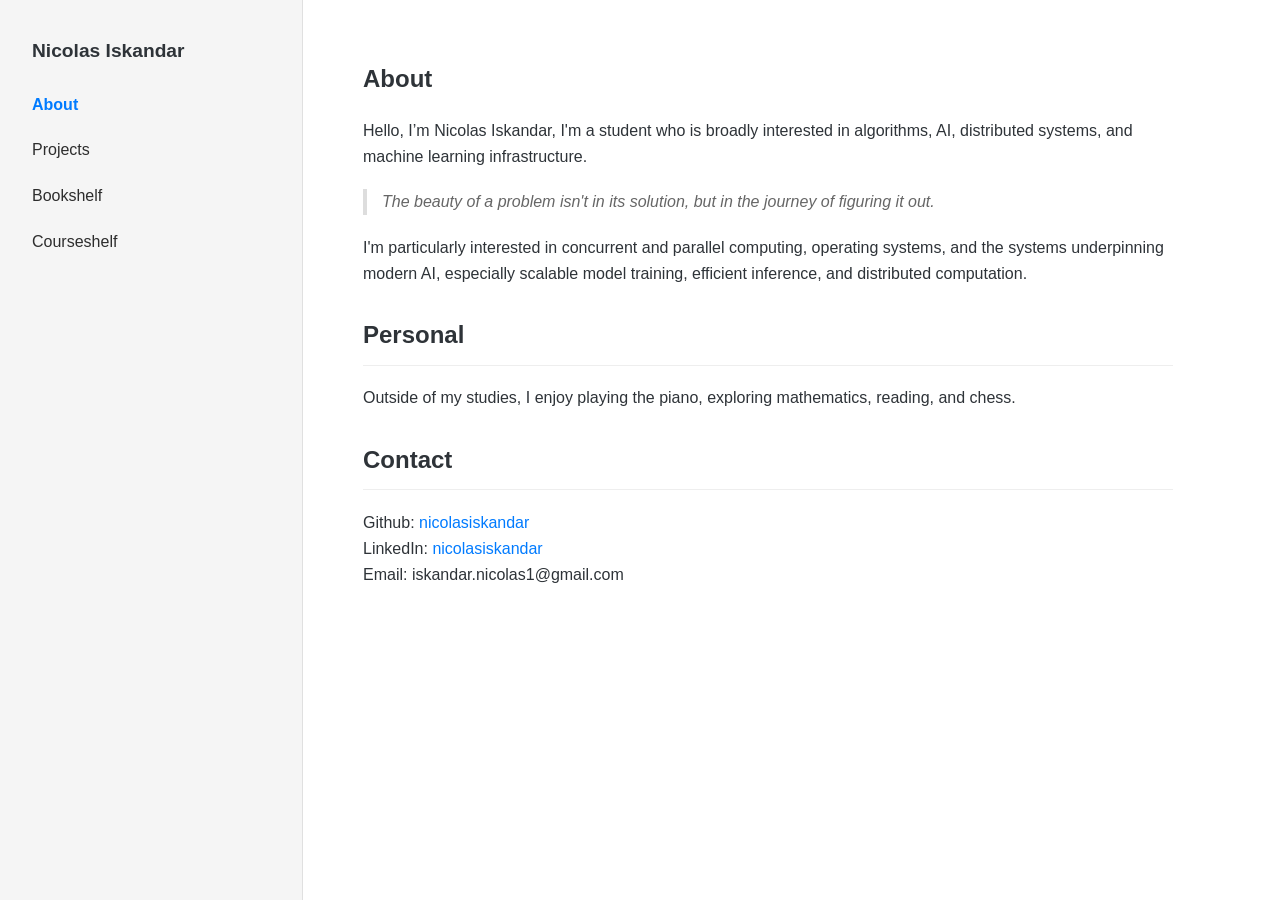
==== public/about.html @ 92aa8d40 "initial commit" ====
<!doctype html>
<html lang="en">

<head>
  <meta charset="UTF-8" />
  <meta name="viewport" content="width=device-width, initial-scale=1.0" />
  <title>About - Nicolas Iskandar</title>
  <link rel="icon" href="assets/icon.jpg" />
  <link rel="stylesheet" href="style.css" />
</head>

<body>
  <div class="container">
    <div class="mobile-header">
      <button class="burger-menu" aria-label="Toggle navigation">☰</button>
      <a href="about.html" class="mobile-identity">
        <span>Nicolas Iskandar</span>
      </a>
    </div>

    <div class="sidebar">
      <div class="desktop-sidebar-header">
        <a href="about.html" class="sidebar-image">
          <span class="sidebar-title">Nicolas Iskandar</span>
        </a>
      </div>
      <div class="nav-links">
        <a href="about.html" class="nav-item active">About</a>
        <a href="projects.html" class="nav-item">Projects</a>
        <a href="bookshelf.html" class="nav-item">Bookshelf</a>
        <a href="courseshelf.html" class="nav-item">Courseshelf</a>
      </div>
    </div>
    <div class="main-content">
      <section>
        <h1>About</h1>

        <p>
          Hello, I’m Nicolas Iskandar, I'm a student who is broadly interested
          in algorithms, AI, distributed systems, and machine learning infrastructure.
        </p>

        <blockquote>
          <p>
            The beauty of a problem isn't in its solution, but in the journey
            of figuring it out.
          </p>
        </blockquote>

        <p>
          I'm particularly interested in concurrent and parallel computing,
          operating systems, and the systems underpinning modern AI, especially
          scalable model training, efficient inference, and distributed computation.
        </p>
      </section>

      <section>
        <h2>Personal</h2>
        <p>
          Outside of my studies, I enjoy playing the piano, exploring mathematics, reading, and chess.
        </p>
      </section>

      <section>
        <h2>Contact</h2>
        <p>
          Github:
          <a href="https://github.com/nicolasiskandar" target="_blank">nicolasiskandar</a><br />
          LinkedIn:
          <a href="https://www.linkedin.com/in/nicolasiskandar/" target="_blank">nicolasiskandar</a><br />
          Email: iskandar.nicolas1@gmail.com<br />
        </p>
      </section>
    </div>
  </div>
  <script src="script.js"></script>
</body>

</html>
---- public/style.css ----
body {
  font-family:
    -apple-system, BlinkMacSystemFont, "Segoe UI", Roboto, Helvetica, Arial,
    sans-serif;
  margin: 0;
  padding: 0;
  background-color: #ffffff;
  color: #2e3338;
  line-height: 1.6;
}

::selection {
  background-color: #d3e8ff;
  color: rgba(0, 0, 0, 0.85);
}

.container {
  display: flex;
  min-height: 100vh;
}

.sidebar {
  width: 250px;
  background-color: #f5f5f5;
  padding: 20px;
  border-right: 1px solid #e0e0e0;
  flex-shrink: 0;
  display: flex;
  flex-direction: column;
  padding-left: 2rem;
}

.sidebar-image {
  display: block;
  text-decoration: none;
  color: inherit;
  margin-bottom: 20px;
  margin-top: 1rem;
}

.sidebar-image:hover {
  text-decoration: none;
  color: #007bff;
}

.sidebar-image:active {
  text-decoration: none;
}

.sidebar-image img {
  width: 100%;
  border-radius: 12px;
  margin-bottom: 10px;
  display: block;
}

.sidebar-title {
  font-weight: bold;
  font-size: 1.2em;
  display: block;
}

.nav-links {
  display: flex;
  flex-direction: column;
  gap: 10px;
}

.nav-item {
  text-decoration: none;
  color: #2d2d2d;
  padding: 5px 0;
}

.nav-item:hover {
  color: #000;
  text-decoration: none;
}

.nav-item.active {
  text-decoration: none;
  color: #000;
  font-weight: bold;
  color: #007bff;
}

.main-content {
  flex-grow: 1;
  padding: 40px 60px;
  max-width: 810px;
}

.header {
  display: flex;
  align-items: center;
  gap: 15px;
  margin-bottom: 40px;
  border-bottom: 1px solid #eee;
  padding-bottom: 20px;
}

.header img {
  width: 40px;
  height: 40px;
  border-radius: 50%;
}

.header h1 {
  margin: 0;
  font-size: 1.5em;
}

h2 {
  margin-top: 30px;
  border-bottom: 1px solid #eee;
  padding-bottom: 10px;
}

h3 {
  margin-top: 25px;
  margin-bottom: 10px;
  font-size: 1.2em;
  color: #444;
}

blockquote {
  border-left: 4px solid #ddd;
  margin: 20px 0;
  padding-left: 15px;
  color: #666;
  font-style: italic;
}

a {
  color: #007bff;
  text-decoration: none;
}

a:hover {
  text-decoration: underline;
}

.burger-menu {
  background: transparent;
  border: none;
  padding: 0;
  cursor: pointer;
  font-size: 24px;
  color: #2e3338;
  display: flex;
  align-items: center;
  margin-right: 15px;
}

.mobile-header {
  display: none;
  position: fixed;
  top: 0;
  left: 0;
  width: 100%;
  height: 60px;
  background-color: #ffffff;
  border-bottom: 1px solid #e0e0e0;
  z-index: 1100;
  align-items: center;
  padding: 0 20px;
  box-sizing: border-box;
}

.mobile-identity {
  display: flex;
  align-items: center;
  text-decoration: none;
  color: inherit;
  gap: 10px;
}

.mobile-identity img {
  width: 32px;
  height: 32px;
  border-radius: 50%;
}

.mobile-identity span {
  font-weight: bold;
  font-size: 1.1em;
}

.resource-list {
  padding-left: 1rem;
  margin: 0;
}

.resource-list li {
  flex-wrap: wrap;
  align-items: center;
  margin-bottom: 6px;
}

.resource-name {
  font-weight: 500;
  color: #2e3338;
}

.resource-meta {
  color: #666;
  margin-left: 6px;
  font-size: 0.95em;
}

.resource-link {
  margin-left: 8px;
  color: #007bff;
  display: inline-flex;
  align-items: center;
  text-decoration: none;
  width: 10px;
}

.resource-link:hover {
  color: #0056b3;
}

.icon-link {
  width: 14px;
  height: 14px;
  background-color: currentColor;
  -webkit-mask-image: url("./assets/link.svg");
  mask-image: url("./assets/link.svg");
  -webkit-mask-size: contain;
  mask-size: contain;
  -webkit-mask-repeat: no-repeat;
  mask-repeat: no-repeat;
  display: inline-block;
  vertical-align: middle;
}

.projects-grid {
  display: grid;
  grid-template-columns: repeat(3, 1fr);
  gap: 20px;
}

.project-card {
  border: 1px solid #e0e0e0;
  border-radius: 10px;
  overflow: hidden;
  background: #fff;
  transition: box-shadow 0.2s;
  display: flex;
  flex-direction: column;
}

.project-card:hover {
  box-shadow: 0 4px 16px rgba(0,0,0,0.08);
}

.project-card-image {
  width: 100%;
  aspect-ratio: 16 / 10;
  overflow: hidden;
  background: #fff;
}

.project-card-img {
  width: 100%;
  height: 100%;
  object-fit: contain;
  display: block;
  background: #fff;
}

.project-card-img.img-cover {
  object-fit: cover;
}

.project-card-img[src="assets/projects/optimization-dynamics-lab-logo.png"] {
  background: #0D1117;
}

.project-card-img[src="assets/projects/nabla-logo.png"] {
  background: #000;
}

.project-card-img[src="assets/projects/game-of-life-logo.png"] {
  background: #0D1117;
}

.project-card-img[src="assets/projects/load-balancer-logo.png"] {
  object-fit: scale-down;
  padding: 12px;
  box-sizing: border-box;
}

.project-card-body {
  padding: 14px 16px 16px;
  display: flex;
  flex-direction: column;
  flex: 1;
}

.project-card-title {
  margin: 0 0 6px;
  font-size: 1.05em;
  color: #2e3338;
}

.project-card-desc {
  margin: 0 0 12px;
  font-size: 0.9em;
  color: #666;
  line-height: 1.5;
  flex: 1;
}

.project-card-footer {
  display: flex;
  justify-content: space-between;
  align-items: center;
  margin-top: 10px;
}

.project-card-lang {
  display: inline-block;
  padding: 2px 8px;
  font-size: 0.78em;
  background: #eef2f7;
  color: #555;
  border-radius: 4px;
}

.project-card-links {
  display: flex;
  gap: 10px;
  flex-wrap: wrap;
}

.project-link {
  display: inline-block;
  padding: 4px 12px;
  font-size: 0.85em;
  border: 1px solid #007bff;
  border-radius: 5px;
  color: #007bff;
  text-decoration: none;
  transition: background 0.15s, color 0.15s;
}

.project-link:hover {
  background: #007bff;
  color: #fff;
  text-decoration: none;
}

.project-link-demo {
  border-color: #2e7d32;
  color: #2e7d32;
}

.project-link-demo:hover {
  background: #2e7d32;
  color: #fff;
}

.main-content.wide {
  max-width: 1200px;
}

@media (max-width: 768px) {
  .mobile-header {
    display: flex;
  }

  .sidebar {
    position: fixed;
    top: 60px;
    left: 0;
    width: 100%;
    height: calc(100vh - 60px);
    transform: translateX(-100%);
    transition: transform 0.3s ease-in-out;
    z-index: 1000;
    background-color: #f5f5f5;
    padding-top: 20px;
    border-right: none;
  }

  .sidebar.active {
    transform: translateX(0);
  }

  .desktop-sidebar-header {
    display: none;
  }

  .nav-links {
    align-items: start;
    font-size: 1.2em;
  }

  .projects-grid {
    grid-template-columns: 1fr;
  }

  .main-content {
    margin-top: 60px;
    padding: 20px;
    width: 100%;
    box-sizing: border-box;
  }
}
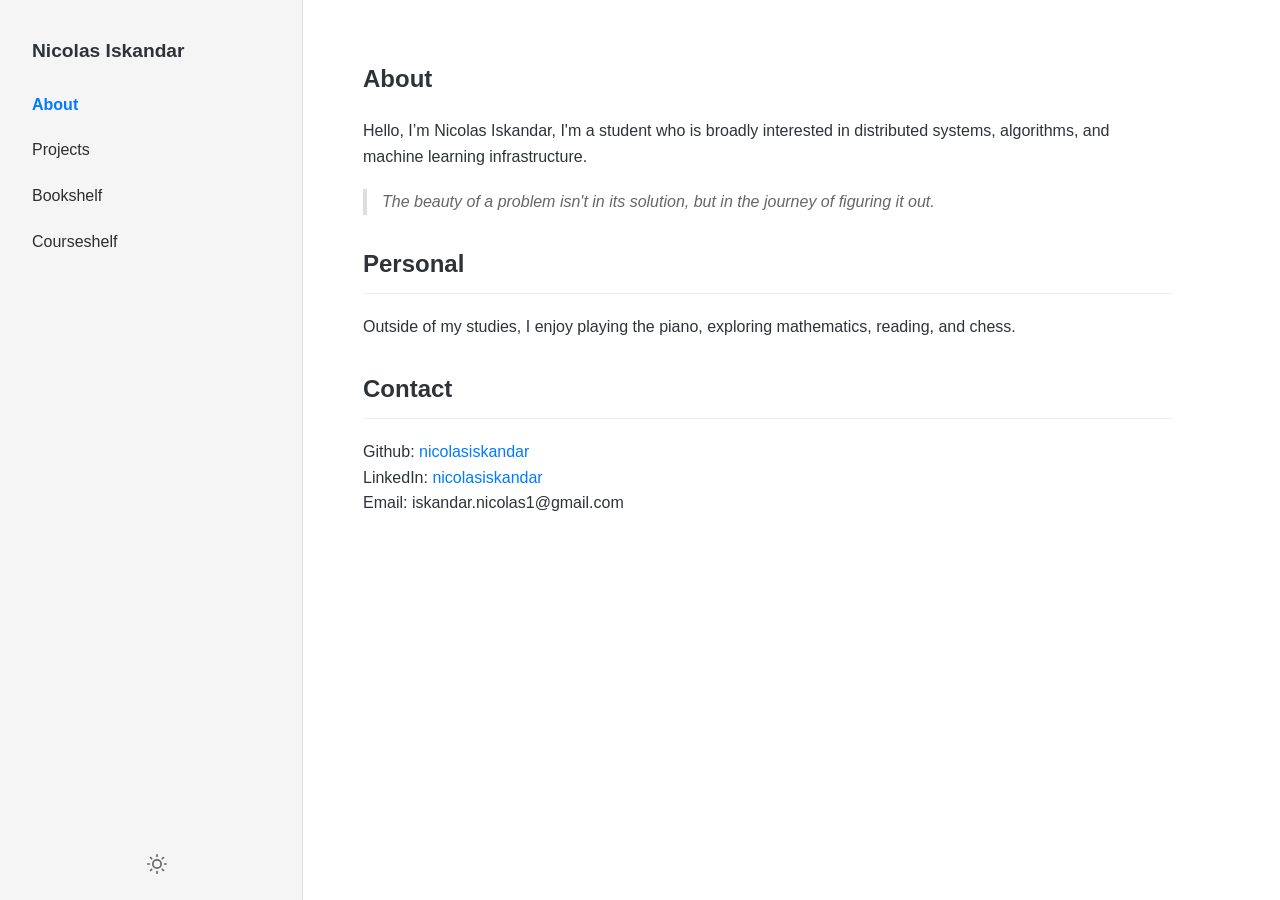
==== commit 16b6f333: "added dark mode" ====
--- a/public/about.html
+++ b/public/about.html
@@ -5,6 +5,18 @@
   <meta charset="UTF-8" />
   <meta name="viewport" content="width=device-width, initial-scale=1.0" />
   <title>About - Nicolas Iskandar</title>
+  <meta name="color-scheme" content="light dark" />
+  <script>
+    (function () {
+      try {
+        var stored = localStorage.getItem("theme");
+        document.documentElement.dataset.theme =
+          stored === "light" || stored === "dark"
+            ? stored
+            : (window.matchMedia("(prefers-color-scheme: dark)").matches ? "dark" : "light");
+      } catch (e) {}
+    })();
+  </script>
   <link rel="icon" href="assets/icon.jpg" />
   <link rel="stylesheet" href="style.css" />
 </head>
@@ -16,6 +28,22 @@
       <a href="about.html" class="mobile-identity">
         <span>Nicolas Iskandar</span>
       </a>
+      <button class="theme-toggle" data-theme-toggle type="button" aria-label="Switch to dark mode" aria-pressed="false">
+        <svg class="theme-icon theme-icon-sun" viewBox="0 0 24 24" fill="none" stroke="currentColor" stroke-width="2" stroke-linecap="round" stroke-linejoin="round" aria-hidden="true" focusable="false">
+          <circle cx="12" cy="12" r="5"></circle>
+          <line x1="12" y1="1" x2="12" y2="3"></line>
+          <line x1="12" y1="21" x2="12" y2="23"></line>
+          <line x1="4.22" y1="4.22" x2="5.64" y2="5.64"></line>
+          <line x1="18.36" y1="18.36" x2="19.78" y2="19.78"></line>
+          <line x1="1" y1="12" x2="3" y2="12"></line>
+          <line x1="21" y1="12" x2="23" y2="12"></line>
+          <line x1="4.22" y1="19.78" x2="5.64" y2="18.36"></line>
+          <line x1="18.36" y1="5.64" x2="19.78" y2="4.22"></line>
+        </svg>
+        <svg class="theme-icon theme-icon-moon" viewBox="0 0 24 24" fill="none" stroke="currentColor" stroke-width="2" stroke-linecap="round" stroke-linejoin="round" aria-hidden="true" focusable="false">
+          <path d="M21 12.79A9 9 0 1 1 11.21 3 7 7 0 0 0 21 12.79z"></path>
+        </svg>
+      </button>
     </div>
 
     <div class="sidebar">
@@ -30,6 +58,22 @@
         <a href="bookshelf.html" class="nav-item">Bookshelf</a>
         <a href="courseshelf.html" class="nav-item">Courseshelf</a>
       </div>
+      <button class="theme-toggle" data-theme-toggle type="button" aria-label="Switch to dark mode" aria-pressed="false">
+        <svg class="theme-icon theme-icon-sun" viewBox="0 0 24 24" fill="none" stroke="currentColor" stroke-width="2" stroke-linecap="round" stroke-linejoin="round" aria-hidden="true" focusable="false">
+          <circle cx="12" cy="12" r="5"></circle>
+          <line x1="12" y1="1" x2="12" y2="3"></line>
+          <line x1="12" y1="21" x2="12" y2="23"></line>
+          <line x1="4.22" y1="4.22" x2="5.64" y2="5.64"></line>
+          <line x1="18.36" y1="18.36" x2="19.78" y2="19.78"></line>
+          <line x1="1" y1="12" x2="3" y2="12"></line>
+          <line x1="21" y1="12" x2="23" y2="12"></line>
+          <line x1="4.22" y1="19.78" x2="5.64" y2="18.36"></line>
+          <line x1="18.36" y1="5.64" x2="19.78" y2="4.22"></line>
+        </svg>
+        <svg class="theme-icon theme-icon-moon" viewBox="0 0 24 24" fill="none" stroke="currentColor" stroke-width="2" stroke-linecap="round" stroke-linejoin="round" aria-hidden="true" focusable="false">
+          <path d="M21 12.79A9 9 0 1 1 11.21 3 7 7 0 0 0 21 12.79z"></path>
+        </svg>
+      </button>
     </div>
     <div class="main-content">
       <section>
@@ -37,7 +81,7 @@
 
         <p>
           Hello, I’m Nicolas Iskandar, I'm a student who is broadly interested
-          in algorithms, AI, distributed systems, and machine learning infrastructure.
+          in distributed systems, algorithms, and machine learning infrastructure.
         </p>
 
         <blockquote>
@@ -47,11 +91,6 @@
           </p>
         </blockquote>
 
-        <p>
-          I'm particularly interested in concurrent and parallel computing,
-          operating systems, and the systems underpinning modern AI, especially
-          scalable model training, efficient inference, and distributed computation.
-        </p>
       </section>
 
       <section>
--- a/public/style.css
+++ b/public/style.css
@@ -1,17 +1,69 @@
+:root {
+  color-scheme: light;
+
+  --bg: #ffffff;
+  --surface: #f5f5f5;
+  --surface-header: #ffffff;
+  --text: #2e3338;
+  --text-strong: #000000;
+  --text-soft: #444444;
+  --text-muted: #666666;
+  --nav-text: #2d2d2d;
+  --border: #e0e0e0;
+  --border-subtle: #eeeeee;
+  --border-strong: #dddddd;
+  --accent: #007bff;
+  --accent-hover: #0056b3;
+  --on-accent: #ffffff;
+  --selection-bg: #d3e8ff;
+  --selection-text: rgba(0, 0, 0, 0.85);
+  --chip-bg: #eef2f7;
+  --chip-text: #555555;
+  --shadow: rgba(0, 0, 0, 0.08);
+  --logo-bg: #ffffff;
+  --demo: #2e7d32;
+}
+
+html[data-theme="dark"] {
+  color-scheme: dark;
+
+  --bg: #0f1115;
+  --surface: #171a1f;
+  --surface-header: #0f1115;
+  --text: #d7dce2;
+  --text-strong: #ffffff;
+  --text-soft: #b8bfc8;
+  --text-muted: #98a1ac;
+  --nav-text: #c3c9d1;
+  --border: #2a2f36;
+  --border-subtle: #242a31;
+  --border-strong: #3a4048;
+  --accent: #4da3ff;
+  --accent-hover: #7cbcff;
+  --on-accent: #0f1115;
+  --selection-bg: #1e3a5f;
+  --selection-text: #ffffff;
+  --chip-bg: #232833;
+  --chip-text: #a8b1bd;
+  --shadow: rgba(0, 0, 0, 0.45);
+  --logo-bg: #f2f4f7;
+  --demo: #6fbf73;
+}
+
 body {
   font-family:
     -apple-system, BlinkMacSystemFont, "Segoe UI", Roboto, Helvetica, Arial,
     sans-serif;
   margin: 0;
   padding: 0;
-  background-color: #ffffff;
-  color: #2e3338;
+  background-color: var(--bg);
+  color: var(--text);
   line-height: 1.6;
 }
 
 ::selection {
-  background-color: #d3e8ff;
-  color: rgba(0, 0, 0, 0.85);
+  background-color: var(--selection-bg);
+  color: var(--selection-text);
 }
 
 .container {
@@ -21,9 +73,9 @@
 
 .sidebar {
   width: 250px;
-  background-color: #f5f5f5;
+  background-color: var(--surface);
   padding: 20px;
-  border-right: 1px solid #e0e0e0;
+  border-right: 1px solid var(--border);
   flex-shrink: 0;
   display: flex;
   flex-direction: column;
@@ -40,7 +92,7 @@
 
 .sidebar-image:hover {
   text-decoration: none;
-  color: #007bff;
+  color: var(--accent);
 }
 
 .sidebar-image:active {
@@ -68,20 +120,19 @@
 
 .nav-item {
   text-decoration: none;
-  color: #2d2d2d;
+  color: var(--nav-text);
   padding: 5px 0;
 }
 
 .nav-item:hover {
-  color: #000;
+  color: var(--text-strong);
   text-decoration: none;
 }
 
 .nav-item.active {
   text-decoration: none;
-  color: #000;
+  color: var(--accent);
   font-weight: bold;
-  color: #007bff;
 }
 
 .main-content {
@@ -95,7 +146,7 @@
   align-items: center;
   gap: 15px;
   margin-bottom: 40px;
-  border-bottom: 1px solid #eee;
+  border-bottom: 1px solid var(--border-subtle);
   padding-bottom: 20px;
 }
 
@@ -112,7 +163,7 @@
 
 h2 {
   margin-top: 30px;
-  border-bottom: 1px solid #eee;
+  border-bottom: 1px solid var(--border-subtle);
   padding-bottom: 10px;
 }
 
@@ -120,19 +171,19 @@
   margin-top: 25px;
   margin-bottom: 10px;
   font-size: 1.2em;
-  color: #444;
+  color: var(--text-soft);
 }
 
 blockquote {
-  border-left: 4px solid #ddd;
+  border-left: 4px solid var(--border-strong);
   margin: 20px 0;
   padding-left: 15px;
-  color: #666;
+  color: var(--text-muted);
   font-style: italic;
 }
 
 a {
-  color: #007bff;
+  color: var(--accent);
   text-decoration: none;
 }
 
@@ -146,7 +197,7 @@
   padding: 0;
   cursor: pointer;
   font-size: 24px;
-  color: #2e3338;
+  color: var(--text);
   display: flex;
   align-items: center;
   margin-right: 15px;
@@ -159,8 +210,8 @@
   left: 0;
   width: 100%;
   height: 60px;
-  background-color: #ffffff;
-  border-bottom: 1px solid #e0e0e0;
+  background-color: var(--surface-header);
+  border-bottom: 1px solid var(--border);
   z-index: 1100;
   align-items: center;
   padding: 0 20px;
@@ -186,6 +237,55 @@
   font-size: 1.1em;
 }
 
+.theme-toggle {
+  display: inline-flex;
+  align-items: center;
+  justify-content: center;
+  background: transparent;
+  border: none;
+  padding: 6px;
+  margin-top: auto;
+  cursor: pointer;
+  color: var(--text-muted);
+  border-radius: 6px;
+  transition:
+    color 0.15s,
+    background-color 0.15s;
+}
+
+.theme-toggle:hover {
+  color: var(--text-strong);
+  background-color: var(--chip-bg);
+}
+
+.theme-toggle:focus-visible {
+  outline: 2px solid var(--accent);
+  outline-offset: 2px;
+}
+
+.theme-icon {
+  width: 20px;
+  height: 20px;
+  display: block;
+}
+
+.theme-icon-moon {
+  display: none;
+}
+
+html[data-theme="dark"] .theme-icon-sun {
+  display: none;
+}
+
+html[data-theme="dark"] .theme-icon-moon {
+  display: block;
+}
+
+.mobile-header .theme-toggle {
+  margin-top: 0;
+  margin-left: auto;
+}
+
 .resource-list {
   padding-left: 1rem;
   margin: 0;
@@ -199,18 +299,18 @@
 
 .resource-name {
   font-weight: 500;
-  color: #2e3338;
+  color: var(--text);
 }
 
 .resource-meta {
-  color: #666;
+  color: var(--text-muted);
   margin-left: 6px;
   font-size: 0.95em;
 }
 
 .resource-link {
   margin-left: 8px;
-  color: #007bff;
+  color: var(--accent);
   display: inline-flex;
   align-items: center;
   text-decoration: none;
@@ -218,7 +318,7 @@
 }
 
 .resource-link:hover {
-  color: #0056b3;
+  color: var(--accent-hover);
 }
 
 .icon-link {
@@ -242,24 +342,24 @@
 }
 
 .project-card {
-  border: 1px solid #e0e0e0;
+  border: 1px solid var(--border);
   border-radius: 10px;
   overflow: hidden;
-  background: #fff;
+  background: var(--surface);
   transition: box-shadow 0.2s;
   display: flex;
   flex-direction: column;
 }
 
 .project-card:hover {
-  box-shadow: 0 4px 16px rgba(0,0,0,0.08);
+  box-shadow: 0 4px 16px var(--shadow);
 }
 
 .project-card-image {
   width: 100%;
   aspect-ratio: 16 / 10;
   overflow: hidden;
-  background: #fff;
+  background: var(--logo-bg);
 }
 
 .project-card-img {
@@ -267,7 +367,7 @@
   height: 100%;
   object-fit: contain;
   display: block;
-  background: #fff;
+  background: var(--logo-bg);
 }
 
 .project-card-img.img-cover {
@@ -302,13 +402,13 @@
 .project-card-title {
   margin: 0 0 6px;
   font-size: 1.05em;
-  color: #2e3338;
+  color: var(--text);
 }
 
 .project-card-desc {
   margin: 0 0 12px;
   font-size: 0.9em;
-  color: #666;
+  color: var(--text-muted);
   line-height: 1.5;
   flex: 1;
 }
@@ -324,8 +424,8 @@
   display: inline-block;
   padding: 2px 8px;
   font-size: 0.78em;
-  background: #eef2f7;
-  color: #555;
+  background: var(--chip-bg);
+  color: var(--chip-text);
   border-radius: 4px;
 }
 
@@ -339,27 +439,27 @@
   display: inline-block;
   padding: 4px 12px;
   font-size: 0.85em;
-  border: 1px solid #007bff;
+  border: 1px solid var(--accent);
   border-radius: 5px;
-  color: #007bff;
+  color: var(--accent);
   text-decoration: none;
   transition: background 0.15s, color 0.15s;
 }
 
 .project-link:hover {
-  background: #007bff;
-  color: #fff;
+  background: var(--accent);
+  color: var(--on-accent);
   text-decoration: none;
 }
 
 .project-link-demo {
-  border-color: #2e7d32;
-  color: #2e7d32;
+  border-color: var(--demo);
+  color: var(--demo);
 }
 
 .project-link-demo:hover {
-  background: #2e7d32;
-  color: #fff;
+  background: var(--demo);
+  color: var(--on-accent);
 }
 
 .main-content.wide {
@@ -380,7 +480,7 @@
     transform: translateX(-100%);
     transition: transform 0.3s ease-in-out;
     z-index: 1000;
-    background-color: #f5f5f5;
+    background-color: var(--surface);
     padding-top: 20px;
     border-right: none;
   }
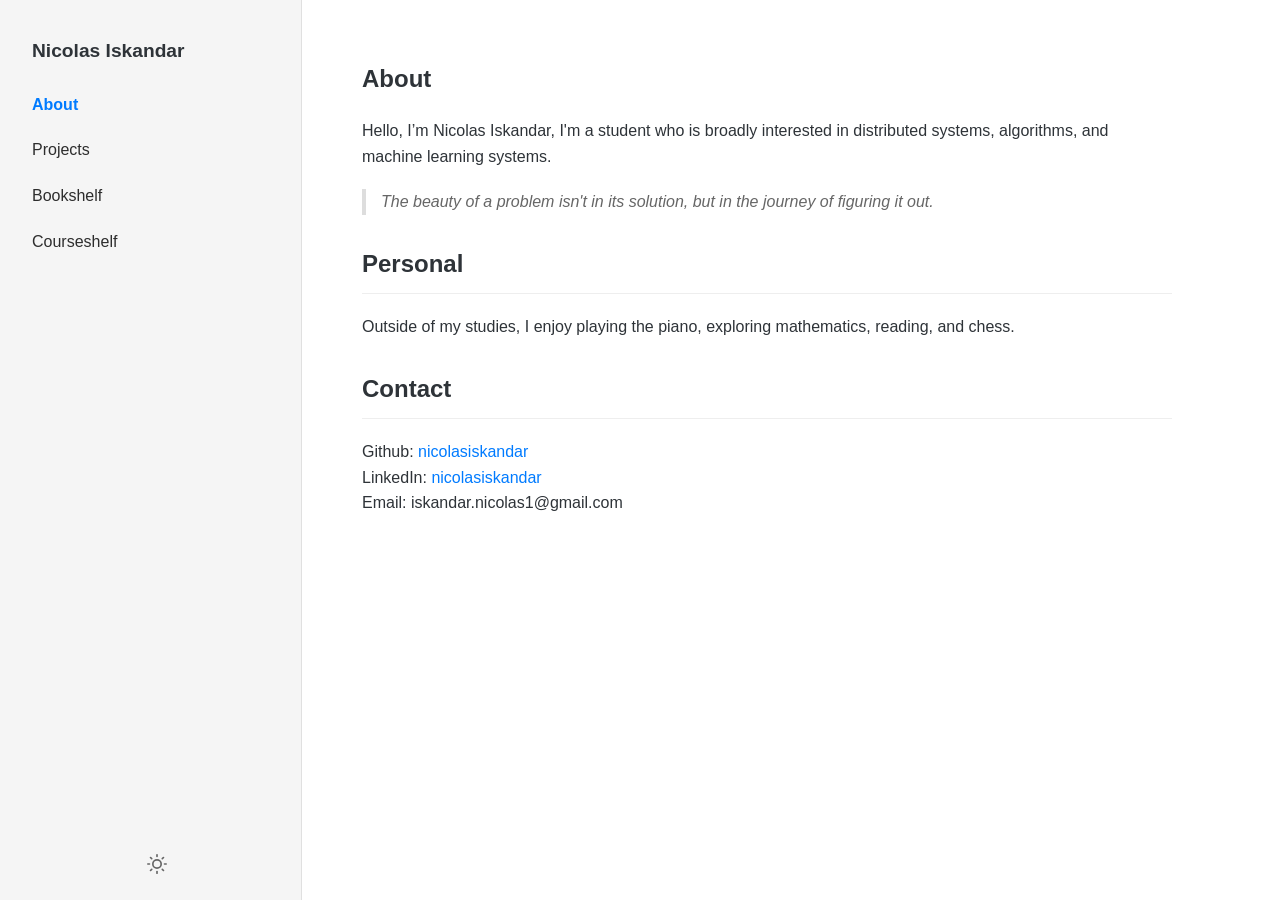
==== commit 6d13c5f4: "about update" ====
--- a/public/about.html
+++ b/public/about.html
@@ -81,7 +81,7 @@
 
         <p>
           Hello, I’m Nicolas Iskandar, I'm a student who is broadly interested
-          in distributed systems, algorithms, and machine learning infrastructure.
+          in distributed systems, algorithms, and machine learning systems.
         </p>
 
         <blockquote>
@@ -115,4 +115,4 @@
   <script src="script.js"></script>
 </body>
 
-</html>+</html>
--- a/public/style.css
+++ b/public/style.css
@@ -72,7 +72,13 @@
 }
 
 .sidebar {
-  width: 250px;
+  position: sticky;
+  top: 0;
+  width: 302px;
+  height: 100vh;
+  overflow-y: auto;
+  box-sizing: border-box;
+  align-self: flex-start;
   background-color: var(--surface);
   padding: 20px;
   border-right: 1px solid var(--border);
@@ -319,6 +325,10 @@
 
 .resource-link:hover {
   color: var(--accent-hover);
+}
+
+html[data-theme="dark"] .resource-link img {
+  filter: brightness(0) invert(1);
 }
 
 .icon-link {
@@ -386,6 +396,22 @@
   background: #0D1117;
 }
 
+.project-card-img[src="assets/projects/os-lab-logo.jpg"] {
+  background: #FFF;
+}
+
+.project-card-img[src="assets/projects/eeg-cognitive-state-decoder-logo.jpg"] {
+  background: #FFF;
+}
+
+.project-card-img[src="assets/projects/tic-tac-toe-logo.png"] {
+  background: #FFF;
+}
+
+.project-card-img[src="assets/projects/nabla-logo.png"] {
+  background: #00003F;
+}
+
 .project-card-img[src="assets/projects/load-balancer-logo.png"] {
   object-fit: scale-down;
   padding: 12px;
